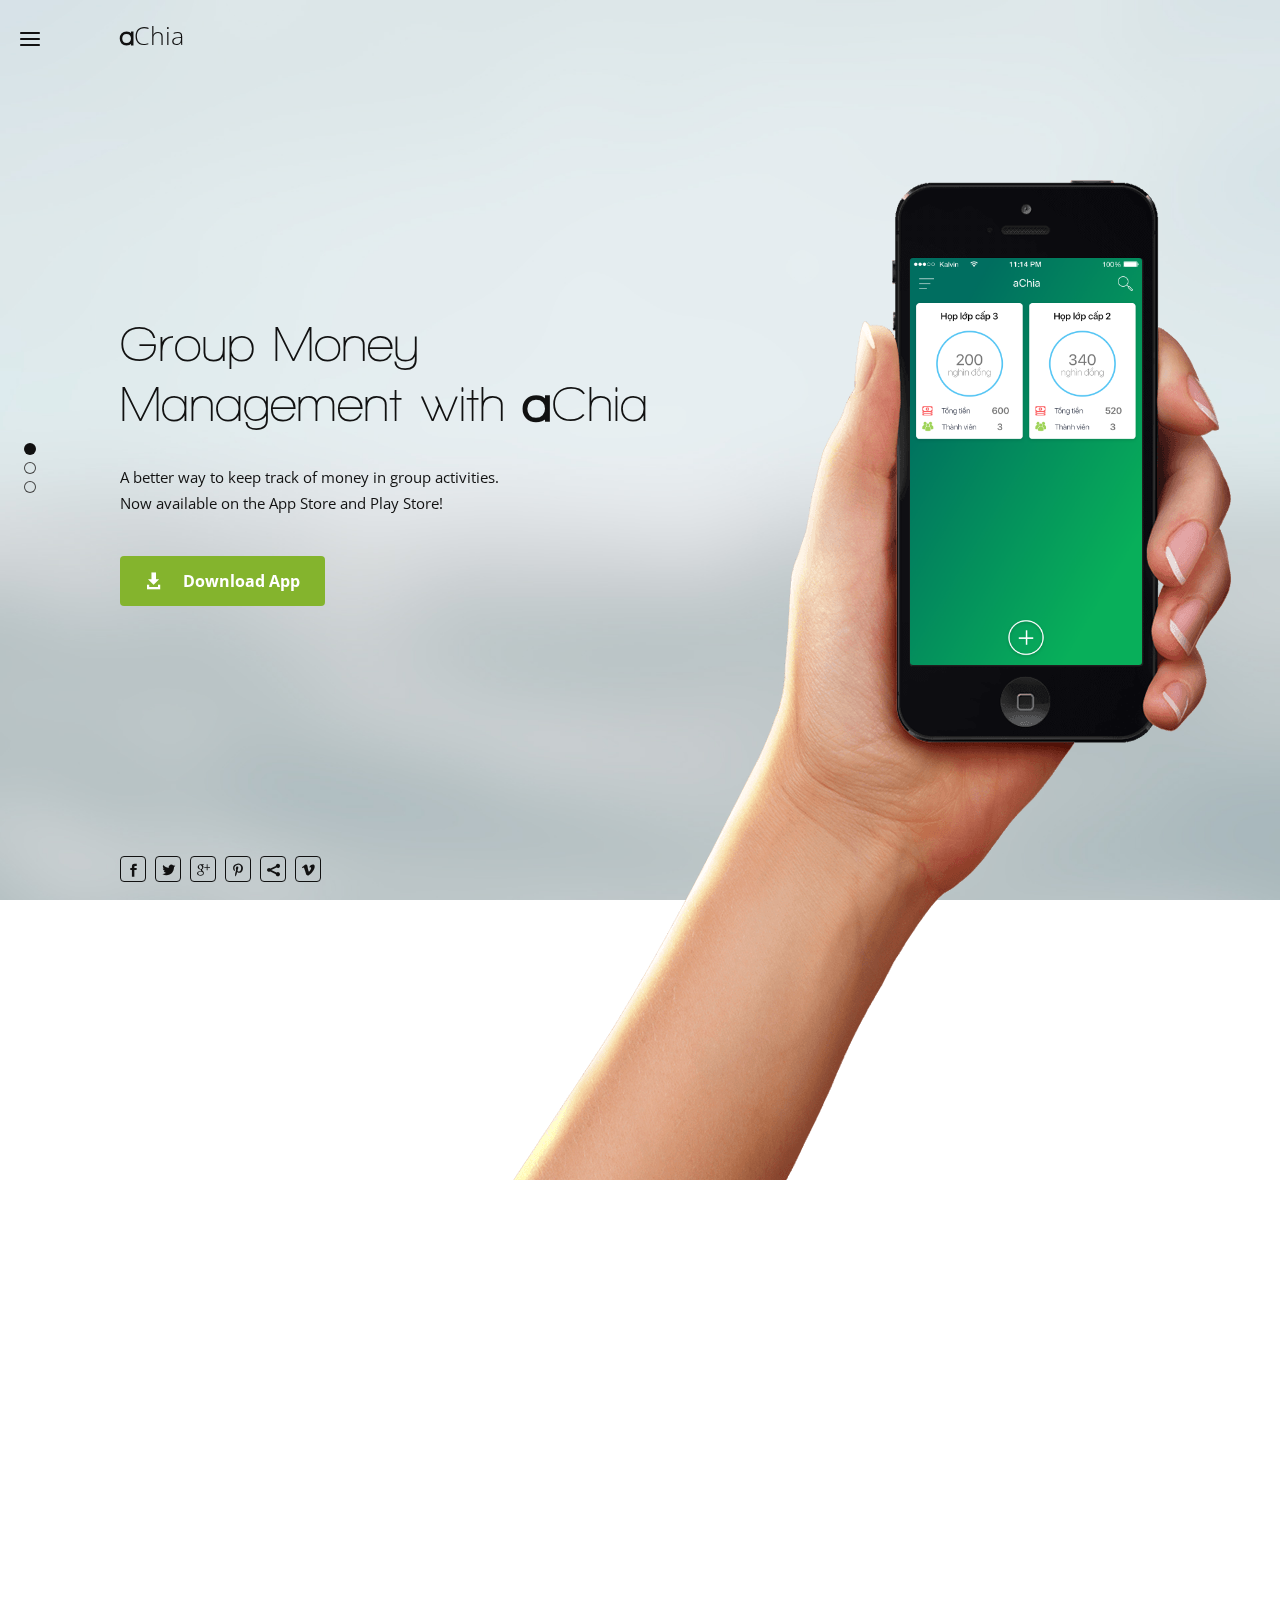
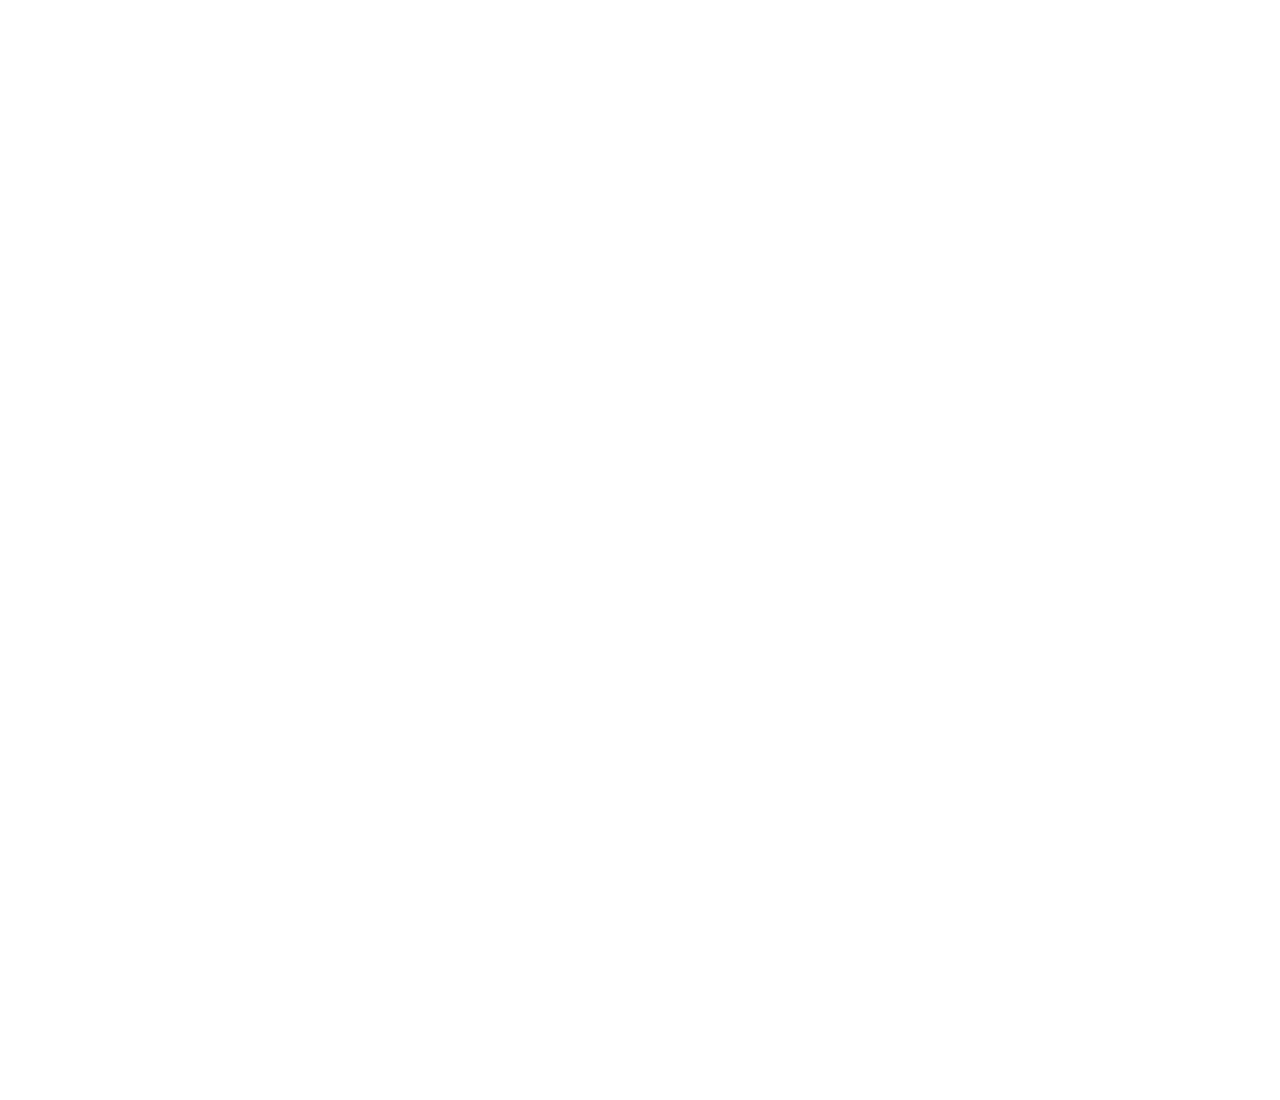
==== index.html @ b63aff73 "initial html" ====
<!DOCTYPE html>
<html lang="en">

<head>
    <meta charset="UTF-8">
    <meta name="author" content="AppotaF6M" />
    <meta name="description" content="aChia - Trip Money Management" />
    <meta name="keywords" content="aChia , Money, Management, Share, Mobile, Android, iOS" />
    <meta name="viewport" content="width=device-width, initial-scale=1, maximum-scale=1">
    <!-- SITE TITLE -->
    <title>aChia - Trip Money Management</title>

    <!-- FAVICON -->
    <link rel="icon" href="images/favicon.ico">

    <!-- WEB FONTS -->
    <link href='http://fonts.googleapis.com/css?family=Open+Sans:100,300,400,600,700' rel='stylesheet' type='text/css'>

    <!-- STYLESHEETS -->
    <link rel="stylesheet" type="text/css" href="css/style.css" />
    <link rel="stylesheet" type="text/css" href="fonts/flaticon.css" />
    <link rel="stylesheet" type="text/css" href="css/responsive.css" />
    <!-- JQUERY -->
    <script src="js/jquery.min.js"></script>
</head>

<body>

    <!-- PRELOADER -->
    <div id="preloader"><img src="images/logo.png" alt=""></div>


    <!-- MAIN NAV -->
    <a id="main-nav" href="#sidr"><span class="flaticon-menu9"></span></a>
    <div id="sidr" class="sidr">

        <!-- MAIN NAV LOGO -->
        <a href="#" id="menu-logo"><img src="images/menu-logo.png" alt=""></a>

        <!-- MAIN NAV LINKS -->
        <ul>
            <li><a href="#Home"><span class="icons flaticon-house3"></span>Home</a>
            </li>
            <li><a href="#Features"><span class="icons flaticon-drawer1"></span>Features</a>
            </li>
            <li><a href="#Download"><span class="icons flaticon-download11"></span>Download</a>
            </li>

        </ul>
        <!-- END MAIN NAV LINKS -->
    </div>
    <!-- END MAIN NAV -->

    <!-- PAGE LOGO -->
    <div class="wrap">
        <div id="logo">
            <a href="#" style="font-size:25px"><strong>a</strong><span style="font-weight:100">Chia</span></a>
        </div>
    </div>
    <!-- END PAGE LOGO -->

    <!-- LANDING PAGE CONTENT -->
    <div id="fullpage">

        <!-- RIGHT HAND & PHONE MOCK-UP IMAGES -->
        <div class="wrap">
            <div class="section-image">
                <!-- Home IMAGE --><img src="images/screens/Home.png" style="width:232px;height:407px;" alt="Home">
                <!-- Features IMAGE --><img src="images/screens/Menu2.png" style="width:232px;height:407px;" alt="Features">
                <!-- Download IMAGE --><img src="images/screens/Analytics.png" style="width:232px;height:407px;" alt="Download">
                <!-- About IMAGE --><img src="http://placehold.it/232x407" alt="About">
                <!-- Video IMAGE --><img src="http://placehold.it/232x407" alt="Video">
                <!-- Clients IMAGE --><img src="http://placehold.it/232x407" alt="Clients">
                <!-- Screenshots IMAGE --><img src="http://placehold.it/232x407" alt="Screenshots">
                <!-- Pricing IMAGE --><img src="http://placehold.it/232x407" alt="Pricing">

                <!-- Contact IMAGE --><img src="http://placehold.it/232x407" alt="Contact">
            </div>
            <div id="hand"></div>
        </div>
        <!-- END RIGHT HAND & PHONE MOCK-UP -->


        <!-- SECTION HOME -->
        <div class="section " id="section0">
            <div class="wrap">
                <div class="box">
                    <!-- SECTION HOME CONTENT -->
                    <h1>Group Money Management with <strong>a</strong>Chia</h1>
                    <p>A better way to keep track of money in group activities.
                        <br> Now available on the App Store and Play Store!</p> <a href="#Download" class="simple-button"><span class="icon flaticon-download7"></span>Download App</a>                    </div>
                <!-- END SECTION HOME CONTENT -->
            </div>
        </div>
        <!-- END SECTION HOME -->

        <!-- SECTION FEATURES -->
        <div class="section " id="section1">
            <div class="wrap">
                <div class="box">
                    <!-- SECTION FEATURES CONTENT -->
                    <h2><strong>Amazing</strong> Features</h2>
                    <p>The main feature of aChia app is to devide fairly money for members in group activies, make sure that
                        they only have to pay what they spent</p>
                    <ul class="features">
                        <li><a class="tooltip" href="#"><span class="icon flaticon-desktop1"></span> Clean Design & UX<span class="tooltip-content"><span class="tooltip-text"><span class="tooltip-inner"><span class="icon flaticon-desktop1"></span>Lorem ipsum dolor sit amet, consectetur adipisicing elitr eiciendis autem aperiam.</span></span></span></a>                            </li>
                        <li><a class="tooltip" href="#"><span class="icon flaticon-small62"></span> Made for Group<span class="tooltip-content"><span class="tooltip-text"><span class="tooltip-inner"><span class="icon flaticon-small62"></span>Lorem ipsum dolor sit amet, consectetur adipisicing elitr eiciendis autem aperiam.</span></span></span></a>                            </li>
                        <li><a class="tooltip" href="#"><span class="icon flaticon-adjust3"></span> Offline Support<span class="tooltip-content"><span class="tooltip-text"><span class="tooltip-inner"><span class="icon flaticon-adjust3"></span>Lorem ipsum dolor sit amet, consectetur adipisicing elitr eiciendis autem aperiam.</span></span></span></a>                            </li>
                    </ul>
                    <ul class="features">
                        <li><a class="tooltip" href="#"><span class="icon flaticon-interface19"></span> Well Documented<span class="tooltip-content"><span class="tooltip-text"><span class="tooltip-inner"><span class="icon flaticon-interface19"></span>Lorem ipsum dolor sit amet, consectetur adipisicing elitr eiciendis autem aperiam.</span></span></span></a>                            </li>
                        <li><a class="tooltip" href="#"><span class="icon flaticon-outlined3"></span> Instant Calculate<span class="tooltip-content"><span class="tooltip-text"><span class="tooltip-inner"><span class="icon flaticon-outlined3"></span>Lorem ipsum dolor sit amet, consectetur adipisicing elitr eiciendis autem aperiam.</span></span></span></a>                            </li>
                        <li><a class="tooltip" href="#"><span class="icon flaticon-lightbulb"></span> Share & Invite<span class="tooltip-content"><span class="tooltip-text"><span class="tooltip-inner"><span class="icon flaticon-lightbulb"></span>Lorem ipsum dolor sit amet, consectetur adipisicing elitr eiciendis autem aperiam.</span></span></span></a>                            </li>
                    </ul>
                    <!-- END SECTION FEATURES CONTENT -->
                </div>
            </div>
        </div>
        <!-- END SECTION FEATURES -->

        <!-- SECTION DOWNLOAD -->
        <div class="section" id="section7" data-anchor="Download">
            <div class="wrap">
                <div class="box">
                    <!-- SECTION DOWNLOAD CONTENT-->
                    <h2><strong>Download</strong> the app</h2>
                    <p>Now available on the App Store and Play Store!</p>

                    <!-- DOWNLOAD APPSTORE-->
                    <a href="#" class="simple-button appstore-button"><span class="icon appstore"></span>App Store</a>
                    <!-- DOWNLOAD PLAYSTORE-->
                    <a href="#" class="simple-button playstore-button"><span class="icon playstore"></span>Play Store</a>

                    <!-- END SECTION DOWNLOAD -->
                </div>
            </div>
        </div>
        <!-- END SECTION DOWNLOAD -->


        <!-- SOCIAL ICONS -->
        <div class="wrap">
            <div id="social-icons">
                <ul>
                    <li><a href=""><i class="flaticon-facebook6"></i></a> </li>
                    <li><a href=""><i class="flaticon-social19"></i></a> </li>
                    <li><a href=""><i class="flaticon-google16"></i></a> </li>
                    <li><a href=""><i class="flaticon-social40"></i></a> </li>
                    <li><a href=""><i class="flaticon-social7"></i></a> </li>
                    <li><a href=""><i class="flaticon-logo3"></i></a> </li>
                </ul>
            </div>
        </div>
        <!-- END SOCIAL ICONS -->


        <!-- SCRIPTS -->
        <script src="js/jquery.easings.min.js"></script>
        <script src="js/jquery.fullPage.js"></script>
        <script src="js/cbpFWTabs.js"></script>
        <script src="js/jquery.sidr.min.js"></script>
        <script src="js/scripts.js"></script>
        <!--<script type="text/javascript" src="js/video.js"></script> -->

</body>

</html>
---- css/style.css ----
/* =======================================================================
aChia - Trip Money Management 
======================================================================= */

/*
1. GLOBAL STYLES
2. TYPOGRAPHY
     2.1 FONTS
     2.2 HEADINGS
3. LAYOUT
     3.1 SECTIONS
     3.2 PRELOADER
     3.3 LOGO
     3.4 SOCIAL ICONS
     3.5 RIGHT MOCKUP
4. MENU
     4.1 SIDE MAIN MENU
     4.2 NAV BULLETS
5. ELEMENTS
     5.1 TABS
     5.2 CAROUSEL
     5.3 BUTTONS
     5.4 TOOLTIP
     5.5 ICONS
6. SECTIONS
     6.1 FEATURES
     6.2 CLIENTS
     6.3 VIDEO
     6.4 SCREENSHOTS
     6.5 PRICING
     6.6 CONTACT
*/

/* --------------------------------------
GLOBAL STYLES
-----------------------------------------*/

html,
body {
  margin: 0;
  height: 100%;
  padding: 0;
  overflow: hidden;
}
a {
  color: #111;
  text-decoration: none;
}
strong {
  font-family: 'walkway_ultraboldregular';
}
body {
  background: url(../images/bg.jpg);
  background-size: cover;
  color: #111;
  font-family: Open Sans;
}
ul {
  list-style-type: none;
  padding: 0;
}

/*---------------------------------------
   TYPOGRAPHY                
-----------------------------------------*/

/* FONTS */

@font-face {
  font-family: 'walkway_semiboldregular';
  src: url('../fonts/Walkway_SemiBold-webfont.eot');
  src: url('../fonts/Walkway_SemiBold-webfont.eot?#iefix')
      format('embedded-opentype'),
    url('../fonts/Walkway_SemiBold-webfont.woff') format('woff'),
    url('../fonts/Walkway_SemiBold-webfont.ttf') format('truetype'),
    url('../fonts/Walkway_SemiBold-webfont.svg#walkway_semiboldregular')
      format('svg');
  font-weight: normal;
  font-style: normal;
}
@font-face {
  font-family: 'walkway_ultraboldregular';
  src: url('../fonts/Walkway_UltraBold-webfont.eot');
  src: url('../fonts/Walkway_UltraBold-webfont.eot?#iefix')
      format('embedded-opentype'),
    url('../fonts/Walkway_UltraBold-webfont.woff') format('woff'),
    url('../fonts/Walkway_UltraBold-webfont.ttf') format('truetype'),
    url('../fonts/Walkway_UltraBold-webfont.svg#walkway_ultraboldregular')
      format('svg');
  font-weight: normal;
  font-style: normal;
}

/* HEADINGS */

h1,
h2,
h3 {
  color: #111;
  margin-bottom: 30px;
  font-size: 50px;
  font-weight: normal;
  font-family: 'walkway_semiboldregular';
  line-height: 1.2;
  margin-top: 20px;
}
h4,
h5,
h6 {
  font-weight: 400;
}

/*---------------------------------------
   LAYOUT          
-----------------------------------------*/

/*SECTIONS*/

.fp-section {
  position: relative;
  -webkit-box-sizing: border-box;
  -moz-box-sizing: border-box;
  box-sizing: border-box;
}
.fp-slide {
  float: left;
}
.fp-slide,
.fp-slidesContainer {
  height: 100%;
  display: block;
}
.fp-slides {
  z-index: 1;
  height: 100%;
  overflow: hidden;
  position: relative;
  -webkit-transition: all 0.3s ease-out; /* Safari<=6 Android<=4.3 */
  transition: all 0.3s ease-out;
}
.fp-section.fp-table,
.fp-slide.fp-table {
  display: table;
  width: 100%;
}
.fp-tableCell {
  display: table-cell;
  vertical-align: middle;
  width: 100%;
  height: 100%;
}
.wrap {
  width: 1040px;
  margin-left: auto;
  margin-right: auto;
  position: relative;
  box-sizing: border-box;
}
.wrap .box,
.wrap {
  -webkit-transition: 0.5s;
  -o-transition: 0.5s;
  transition: 0.5s;
}
.box {
  font-family: Open Sans;
  text-align: left;
  line-height: 26px;
  font-weight: 400;
  font-style: normal;
  color: #111;
  font-size: 15px;
  width: 51%;
}
.box p {
  margin: 15px 0;
}
.overlay {
  background: #111;
  opacity: 0.6;
  position: fixed;
  width: 100%;
  height: 100%;
}

/*preloader*/

#preloader {
  position: fixed;
  z-index: 1000;
  width: 100%;
  height: 100%;
  background: #fff;
}
#preloader img {
  position: absolute;
  top: 45%;
  left: 50%;
  margin-left: -90px;
}

/*Logo   */

#logo {
  position: fixed;
  top: 2%;
}

/*Social Icons*/

#social-icons {
  position: fixed;
  bottom: 2%;
}
#social-icons ul {
  padding: 0;
  margin: 0;
  list-style-type: none;
}
#social-icons li {
  list-style-type: none;
  display: inline-block;
  margin-right: 5px;
}
#social-icons a {
  font-size: 28px;
  color: #111;
  text-decoration: none;
  -webkit-transition: 0.3s;
  -o-transition: 0.3s;
  transition: 0.3s;
}
#social-icons a i {
  font-style: normal;
  font-weight: normal;
  opacity: 1;
  display: block;
  font-variant: normal;
  font-size: 13px;
  border: 1px solid #111;
  border-radius: 4px;
  width: 24px;
  height: 24px;
  text-align: center;
  line-height: 27px;
  text-transform: none;
  -webkit-font-smoothing: antialiased;
  -webkit-transition: 0.3s;
  -o-transition: 0.3s;
  transition: 0.3s;
}
#social-icons a:hover i {
  border: 1px solid #84b42d;
  color: #84b42d;
}

/*Right side mockup*/

#hand {
  background: url(../images/hand-mockup.png) top no-repeat;
  width: 800px;
  height: 1000px;
  background-size: 100%;
  position: fixed;
  margin-left: -209px;
  top: 50%;
  margin-top: -270px;
  left: 50%;
}

/*---------------------------------------
   MENUS          
-----------------------------------------*/

/*side main menu*/

#main-nav {
  position: fixed;
  z-index: 100;
  top: 2%;
  left: 14px;
  font-size: 32px;
  font-weight: 300;
}
#main-nav span {
  -webkit-transition: 0.3s;
  -o-transition: 0.3s;
  transition: 0.3s;
}
#main-nav:hover span {
  color: #fff;
}
#menu-logo img {
  display: block;
  margin: 30px auto 35px auto;
}
.sidr {
  display: none;
  position: absolute;
  position: fixed;
  top: 0;
  height: 100%;
  z-index: 999999;
  width: 240px;
  overflow-x: none;
  overflow-y: auto;
  font-family: "lucida grande", tahoma, verdana, arial, sans-serif;
  font-size: 15px;
  background: #84b42d;
}
.sidr.right {
  left: auto;
  right: -260px;
}
.sidr.left {
  left: -260px;
  right: auto;
}
.sidr ul {
  display: block;
  margin: 0 0 15px;
  padding: 0;
}
.sidr ul li {
  display: block;
  margin: 0;
  line-height: 45px;
  border: none;
  -webkit-transition: 0.3s;
  -o-transition: 0.3s;
  transition: 0.3s;
}
.sidr ul li:hover,
.sidr ul li.active,
.sidr ul li.sidr-class-active {
  border-top: none;
  background: #84b42d;
}
.sidr ul li:hover > a,
.sidr ul li:hover > span,
.sidr ul li.active > a,
.sidr ul li.active > span,
.sidr ul li.sidr-class-active > a,
.sidr ul li.sidr-class-active > span {
  background: #91c72e;
}
.sidr ul li a,
.sidr ul li span {
  padding: 0 25px;
  display: block;
  text-decoration: none;
  color: #fff;
  font-family: Open Sans;
  font-size: 13px;
  text-transform: uppercase;
  font-weight: 700;
  -webkit-transition: 0.3s;
  -o-transition: 0.3s;
  transition: 0.3s;
}
.sidr ul li a span {
  display: inline-block;
  padding-left: 0;
  font-weight: 300;
  font-size: 14px;
}
.sidr-open .wrap {
  width: 1200px;
}
.sidr-open .fp-slidesNav {
  margin-left: -602px !important;
}
.sidr-open .wrap .box {
  width: 40%;
}
.sidr-open #main-nav {
  left: 274px;
}

/*navigation bullets*/

#fp-nav {
  position: fixed;
  z-index: 100;
  margin-top: -32px;
  top: 52%;
  opacity: 1;
}
#fp-nav.left {
  left: 17px;
}
#fp-nav span,
.fp-slidesNav span {
  border-color: #aaa;
}
#fp-nav li .active span,
.fp-slidesNav .active span {
  background: #fff;
}
.fp-slidesNav {
  position: absolute;
  z-index: 4;
  margin-left: -523px !important;
  text-align: left;
  left: 50%;
  opacity: 1;
  top: 50%;
  margin-top: 140px;
}
.fp-slidesNav.top {
  top: 17px;
}
#fp-nav ul,
.fp-slidesNav ul {
  margin: 0;
  padding: 0;
}
#fp-nav li,
.fp-slidesNav li {
  display: block;
  width: 12px;
  height: 12px;
  margin: 7px;
  position: relative;
}
.fp-slidesNav li {
  display: inline-block;
  margin: 3px;
}
.fp-slidesNav li a,
#fp-nav li a {
  top: 0;
  left: 0;
  width: 100%;
  height: 100%;
  outline: none;
  border-radius: 50%;
  background-color: #fff;
  background-color: rgba(255, 255, 255, 0.3);
  text-indent: -999em;
  cursor: pointer;
  position: absolute;
}
.fp-slidesNav li a,
#fp-nav li a {
  background-color: transparent;
  box-shadow: inset 0 0 0 1px rgb(69, 69, 69);
  -webkit-transition: box-shadow 0.3s ease;
  transition: box-shadow 0.3s ease;
}
.fp-slidesNav li a:hover,
.fp-slidesNav li a:focus,
#fp-nav li a:hover,
#fp-nav li a:focus {
  box-shadow: inset 0 0 0 2px rgba(255, 255, 255, 0.6);
}
.fp-slidesNav li a.active,
#fp-nav li a.active {
  box-shadow: inset 0 0 0 8px #111;
}

/*---------------------------------------
   ELEMENTS          
-----------------------------------------*/

/*tabs*/

.tabs-style-linemove nav {
  background: rgba(255, 255, 255, 0.3);
  overflow: hidden;
  border-radius: 4px;
}
.tabs-style-linemove nav li:last-child::before {
  position: absolute;
  bottom: 0;
  left: 0;
  width: 100%;
  height: 4px;
  background: #84b42d;
  content: '';
  -webkit-transition: -webkit-transform 0.3s;
  transition: transform 0.3s;
}
.tabs-style-linemove nav li:first-child.tab-current ~ li:last-child::before {
  -webkit-transform: translate3d(-400%, 0, 0);
  transform: translate3d(-400%, 0, 0);
}
.tabs-style-linemove nav li:nth-child(1).tab-current ~ li:last-child::before {
  -webkit-transform: translate3d(-300%, 0, 0);
  transform: translate3d(-300%, 0, 0);
}
.tabs-style-linemove nav li:nth-child(2).tab-current ~ li:last-child::before {
  -webkit-transform: translate3d(-200%, 0, 0);
  transform: translate3d(-200%, 0, 0);
}
.tabs-style-linemove nav li:nth-child(3).tab-current ~ li:last-child::before {
  -webkit-transform: translate3d(-100%, 0, 0);
  transform: translate3d(-100%, 0, 0);
}
.tabs-style-linemove nav a {
  padding: 20px 0;
  color: #111;
  line-height: 1;
  -webkit-transition: color 0.3s, -webkit-transform 0.3s;
  transition: color 0.3s, transform 0.3s;
}
.tabs {
  position: relative;
  overflow: hidden;
  margin: 0 auto;
  width: 100%;
  min-height: 270px;
}
.tabs nav {
  text-align: center;
}
.tabs nav ul {
  position: relative;
  display: -ms-flexbox;
  display: -webkit-flex;
  display: -moz-flex;
  display: -ms-flex;
  display: flex;
  margin: 0 auto;
  padding: 0;
  max-width: 1200px;
  list-style: none;
  -ms-box-orient: horizontal;
  -ms-box-pack: center;
  -webkit-flex-flow: row wrap;
  -moz-flex-flow: row wrap;
  -ms-flex-flow: row wrap;
  flex-flow: row wrap;
  -webkit-justify-content: center;
  -moz-justify-content: center;
  -ms-justify-content: center;
  justify-content: center;
}
.tabs nav ul li {
  position: relative;
  z-index: 1;
  display: block;
  margin: 0;
  text-align: center;
  -webkit-flex: 1;
  -moz-flex: 1;
  -ms-flex: 1;
  flex: 1;
}
.tabs nav a {
  position: relative;
  display: block;
  overflow: hidden;
  text-overflow: ellipsis;
  white-space: nowrap;
  line-height: 1;
}
.tabs nav a span {
  vertical-align: middle;
}
.tabs nav a:focus {
  outline: none;
}
.content-wrap {
  position: relative;
}
.content-wrap section {
  display: none;
  margin: 0 auto;
  padding: 15px 0 0 0;
}
.content-wrap section.content-current {
  display: block;
}

/*carousel*/

.fp-slidesContainer {
  float: left;
  position: relative;
}
.fp-controlArrow {
  position: absolute;
  z-index: 4;
  top: 50%;
  cursor: pointer;
  width: 0;
  height: 0;
  border-style: solid;
  margin-top: -38px;
}
.fp-controlArrow.fp-prev {
  left: -70px;
  width: 40px;
  height: 74px;
  border: none;
  display: block;
  background: url(../images//bg_direction_nav.png) no-repeat 0 0;
  cursor: pointer;
  opacity: 0.6;
  -webkit-transition: 0.3s;
  -o-transition: 0.3s;
  transition: 0.3s;
}
.fp-controlArrow.fp-next {
  right: -70px;
  width: 40px;
  height: 74px;
  border: none;
  display: block;
  background: url(../images//bg_direction_nav.png) no-repeat 0 0;
  cursor: pointer;
  opacity: 0.6;
  background-position: 100% 0;
  -webkit-transition: 0.3s;
  -o-transition: 0.3s;
  transition: 0.3s;
}
.fp-controlArrow.fp-prev:hover,
.fp-controlArrow.fp-next:hover {
  opacity: 1;
}

/*buttons*/

.appstore {
  background: url(../images/appstore.png);
  height: 21px;
  width: 17px;
  margin-top: 2px;
  float: left;
}
.appstore-button:hover .appstore {
  background: url(../images/appstore2.png);
}
.playstore {
  background: url(../images/playstore.png);
  height: 20px;
  width: 17px;
  margin-top: 2px;
  float: left;
}
.playstore-button:hover .playstore {
  background: url(../images/playstore2.png);
}
.simple-button {
  font-size: 16px;
  font-weight: 700;
  border-radius: 4px;
  color: #ffffff;
  min-width: 130px;
  margin-right: 10px;
  text-decoration: none;
  padding: 12px 25px;
  margin-top: 25px;
  float: left;
  -webkit-transition: 0.3s;
  -o-transition: 0.3s;
  transition: 0.3s;
  background: #84b42d;
}
.simple-button:hover {
  color: #333;
  background: #fff;
}

/*tooltip*/

.tooltip {
  position: relative;
}
.tooltip::after {
  content: '';
  position: absolute;
  width: 100%;
  height: 20px;
  bottom: 100%;
  left: 50%;
  pointer-events: none;
  -webkit-transform: translateX(-50%);
  transform: translateX(-50%);
}
.tooltip:hover::after {
  pointer-events: auto;
}
.tooltip-content {
  position: absolute;
  z-index: 9999;
  width: 335px;
  left: 50%;
  bottom: 100%;
  color: #111;
  background: transparent;
  opacity: 0;
  margin: 0 0 20px -167px;
  cursor: default;
  pointer-events: none;
  -webkit-font-smoothing: antialiased;
  -webkit-transition: opacity 0.3s 0.3s;
  transition: opacity 0.3s 0.3s;
}
.tooltip:hover .tooltip-content {
  opacity: 1;
  pointer-events: auto;
  -webkit-transition-delay: 0s;
  transition-delay: 0s;
}
.tooltip-content span {
  display: block;
}
.tooltip-text {
  border-bottom: 10px solid #84b42d;
  overflow: hidden;
  -webkit-transform: scale3d(0, 1, 1);
  transform: scale3d(0, 1, 1);
  -webkit-transition: -webkit-transform 0.3s 0.3s;
  transition: transform 0.3s 0.3s;
}
.tooltip:hover .tooltip-text {
  -webkit-transition-delay: 0s;
  transition-delay: 0s;
  -webkit-transform: scale3d(1, 1, 1);
  transform: scale3d(1, 1, 1);
}
.tooltip-inner {
  background: rgba(255, 255, 255, 0.85);
  padding: 30px;
  min-height: 80px;
  -webkit-transform: translate3d(0, 100%, 0);
  transform: translate3d(0, 100%, 0);
  webkit-transition: -webkit-transform 0.3s;
  transition: transform 0.3s;
}
.tooltip:hover .tooltip-inner {
  -webkit-transition-delay: 0.3s;
  transition-delay: 0.3s;
  -webkit-transform: translate3d(0, 0, 0);
  transform: translate3d(0, 0, 0);
}
.tooltip a {
  color: #111;
  font-weight: bold;
}
.tooltip a:hover {
  color: #84b42d;
}
.tooltip-content::after {
  content: '';
  bottom: -20px;
  left: 50%;
  border: solid transparent;
  height: 0;
  width: 0;
  position: absolute;
  pointer-events: none;
  border-color: transparent;
  border-top-color: #84b42d;
  border-width: 10px;
  margin-left: -10px;
}
.tooltip-inner .icon {
  float: left;
  display: block;
  color: #ddd;
  font-size: 40px;
  color: #84b42d;
  height: 80px;
  margin-right: 30px;
  line-height: 80px;
}

/*icons*/

.icon {
  font-weight: normal;
  line-height: 20px;
  margin-right: 5px;
}
.clients-content .icon,
.tabs .icon,
.features .icon {
  color: #84b42d;
}
.simple-button .icon {
  margin-right: 20px;
  font-size: 18px;
}

/* --------------------------------------
SECTIONS
-----------------------------------------*/

/*Features*/

.features {
  margin-top: 10px;
  float: left;
  margin-right: 50px;
  margin-bottom: 0;
}
.features li {
  margin-bottom: 10px;
}

/*Clients feedbacks*/

.clients-content {
  position: relative;
}
.clients-content .fp-controlArrow {
  display: none;
}
.clients-content .fp-tableCell {
  height: 100% !important;
}
.client-stars {
  float: right;
}
.clients-content p {
  margin-top: 0;
}

/* Video Presentation*/

.video-presentation {
  width: 100%;
  margin-top: 30px;
}
.video-presentation iframe {
  border: none;
}

/*Screenshots*/

.screenshots-wrapper,
.section-image {
  position: fixed;
  left: 50%;
  top: 50%;
  overflow: hidden;
  z-index: 10;
  margin-top: -192px;
  width: 232px;
  height: 407px;
  margin-left: 270px;
  border-radius: 3px;
}
.screenshots-wrapper img,
.section-image img {
  width: 100%;
  display: block;
  max-height: 407px;
}
.screenshots-wrapper {
  -webkit-transition: 0.9s;
  -o-transition: 0.9s;
  transition: 0.9s;
  opacity: 0;
}
.active .screenshots-wrapper {
  opacity: 1;
  overflow: visible;
}
.screenshots-wrapper .fp-tableCell {
  height: 100% !important;
}
.active .section-image img {
  opacity: 1;
}

/*Pricing*/

.pricing-button {
  padding: 20px 0;
  box-sizing: border-box;
  -webkit-transition: 0.3s;
  -o-transition: 0.3s;
  transition: 0.3s;
  background: rgba(255, 255, 255, 0.2);
  font-weight: 700;
}
.price-table {
  background: rgba(255, 255, 255, 0.3);
  border-radius: 4px;
  text-align: center;
  width: 31%;
  margin-right: 2%;
  float: left;
  overflow: hidden;
}
.popular {
  color: #fff;
  padding: 30px 0;
}
.popular .icon {
  color: #fff;
}
.package {
  padding: 20px 0;
  margin: 0;
  background: rgba(255, 255, 255, 0.2);
  margin-bottom: 20px;
  font-size: 15px;
  font-size: 22px;
  font-family: 'walkway_semiboldregular';
  box-sizing: border-box;
  -webkit-transition: 0.3s;
  -o-transition: 0.3s;
  transition: 0.3s;
}
.popular .price {
  background-color: rgba(255, 255, 255, 0.2) !important;
}
.dollar {
  font-size: 21px;
}
.amount {
  font-size: 28px;
  line-height: 32px;
}
.specifications {
  list-style: none;
  text-align: left;
  margin: 15px 20px;
}
.sidr-open .specifications {
  margin: 15px 10px;
}
.specifications li {
  padding: 3px;
}
.specifications .icon {
  padding-right: 10px;
  color: #84b42d;
}
.normal .btn-line {
  width: 150px;
}
.popular .btn-line {
  color: #fff !important;
  border-color: #fff !important;
}
.price-table:hover .pricing-button,
.price-table:hover .package {
  background: #84b42d;
}

.price-table .pricing-button a {
  color: #84b42d;
}
.price-table:hover .pricing-button a {
  color: #fff;
}
.price-table:hover .package {
  color: #fff;
}

/*Contact*/

#contact-form {
  float: left;
  margin-top: 30px;
  width: 100%;
}
#contact-form input::-webkit-input-placeholder {
  color: #111;
}
#contact-form input::-moz-placeholder {
  color: #111;
  opacity: 1;
}
#contact-form input:-moz-placeholder {
  color: #111;
  opacity: 1;
}
#contact-form textarea::-webkit-input-placeholder {
  color: #111;
}
#contact-form textarea::-moz-placeholder {
  color: #111;
  opacity: 1;
}
#contact-form textarea:-moz-placeholder {
  color: #111;
  opacity: 1;
}
#contact-form textarea,
#contact-form input {
  outline: none;
  background: none;
  float: left;
  color: #111;
  width: 47%;
  box-sizing: border-box;
  border-radius: 4px;
  font-family: Open Sans;
  border: none;
  font-weight: 400;
  font-size: 13px;
  margin-right: 3%;
  padding: 10px;
  background: rgba(255, 255, 255, 0.3);
  margin-bottom: 10px;
  -webkit-transition: 0.3s;
  -o-transition: 0.3s;
  transition: 0.3s;
}
#contact-form textarea:focus,
#contact-form input:focus {
  background: #84b42d;
  color: #fff;
}
#contact-form textarea {
  width: 97%;
  resize: none;
  height: 70px;
  margin-bottom: 0;
}

#submit {
  font-weight: 700;
  border-radius: 4px;
  color: #ffffff;
  border: none;
  min-width: 120px;
  font-size: 15px;
  margin-right: 10px;
  text-decoration: none;
  outline: none;
  padding: 10px 20px;
  cursor: pointer;
  margin-top: 10px;
  margin-bottom: 10px;
  -webkit-transition: 0.3s;
  -o-transition: 0.3s;
  transition: 0.3s;
  background: #84b42d;
}

#submit:hover {
  background: #fff;
  color: #111;
}
---- fonts/flaticon.css ----
@font-face {
	font-family: "Flaticon";
	src: url("flaticon.eot");
	src: url("flaticon.eot#iefix") format("embedded-opentype"),
	url("flaticon.woff") format("woff"),
	url("flaticon.ttf") format("truetype"),
	url("flaticon.svg") format("svg");
	font-weight: normal;
	font-style: normal;
}
[class^="flaticon-"]:before, [class*=" flaticon-"]:before,
[class^="flaticon-"]:after, [class*=" flaticon-"]:after {   
	font-family: Flaticon;

}.flaticon-2x2:before {
	content: "\e000";
}
.flaticon-3x3:before {
	content: "\e001";
}
.flaticon-adjust2:before {
	content: "\e002";
}
.flaticon-adjust3:before {
	content: "\e003";
}
.flaticon-archive5:before {
	content: "\e004";
}
.flaticon-arrow100:before {
	content: "\e005";
}
.flaticon-arrow103:before {
	content: "\e006";
}
.flaticon-arrow105:before {
	content: "\e007";
}
.flaticon-arrow106:before {
	content: "\e008";
}
.flaticon-arrow61:before {
	content: "\e009";
}
.flaticon-arrow68:before {
	content: "\e00a";
}
.flaticon-arrow69:before {
	content: "\e00b";
}
.flaticon-arrow70:before {
	content: "\e00c";
}
.flaticon-arrow71:before {
	content: "\e00d";
}
.flaticon-arrow72:before {
	content: "\e00e";
}
.flaticon-arrow74:before {
	content: "\e00f";
}
.flaticon-arrow75:before {
	content: "\e010";
}
.flaticon-arrow76:before {
	content: "\e011";
}
.flaticon-arrow83:before {
	content: "\e012";
}
.flaticon-arrow84:before {
	content: "\e013";
}
.flaticon-arrow85:before {
	content: "\e014";
}
.flaticon-arrow86:before {
	content: "\e015";
}
.flaticon-arrow87:before {
	content: "\e016";
}
.flaticon-arrow88:before {
	content: "\e017";
}
.flaticon-arrow89:before {
	content: "\e018";
}
.flaticon-arrow90:before {
	content: "\e019";
}
.flaticon-arrow91:before {
	content: "\e01a";
}
.flaticon-arrow93:before {
	content: "\e01b";
}
.flaticon-arrow94:before {
	content: "\e01c";
}
.flaticon-arrow96:before {
	content: "\e01d";
}
.flaticon-arrow97:before {
	content: "\e01e";
}
.flaticon-arrow98:before {
	content: "\e01f";
}
.flaticon-arrow99:before {
	content: "\e020";
}
.flaticon-arrows6:before {
	content: "\e021";
}
.flaticon-black33:before {
	content: "\e022";
}
.flaticon-black64:before {
	content: "\e023";
}
.flaticon-black66:before {
	content: "\e024";
}
.flaticon-black67:before {
	content: "\e025";
}
.flaticon-black70:before {
	content: "\e026";
}
.flaticon-black73:before {
	content: "\e027";
}
.flaticon-blocked:before {
	content: "\e028";
}
.flaticon-blogger1:before {
	content: "\e029";
}
.flaticon-blogger2:before {
	content: "\e02a";
}
.flaticon-book23:before {
	content: "\e02b";
}
.flaticon-box9:before {
	content: "\e02c";
}
.flaticon-camera19:before {
	content: "\e02d";
}
.flaticon-chat3:before {
	content: "\e02e";
}
.flaticon-check2:before {
	content: "\e02f";
}
.flaticon-chevron9:before {
	content: "\e030";
}
.flaticon-circle10:before {
	content: "\e031";
}
.flaticon-circle11:before {
	content: "\e032";
}
.flaticon-circle8:before {
	content: "\e033";
}
.flaticon-circular3:before {
	content: "\e034";
}
.flaticon-circular4:before {
	content: "\e035";
}
.flaticon-circular6:before {
	content: "\e036";
}
.flaticon-circular7:before {
	content: "\e037";
}
.flaticon-circular8:before {
	content: "\e038";
}
.flaticon-circular9:before {
	content: "\e039";
}
.flaticon-close11:before {
	content: "\e03a";
}
.flaticon-close9:before {
	content: "\e03b";
}
.flaticon-cloud26:before {
	content: "\e03c";
}
.flaticon-cogs:before {
	content: "\e03d";
}
.flaticon-comment2:before {
	content: "\e03e";
}
.flaticon-compass8:before {
	content: "\e03f";
}
.flaticon-condense:before {
	content: "\e040";
}
.flaticon-condensing:before {
	content: "\e041";
}
.flaticon-cone1:before {
	content: "\e042";
}
.flaticon-cone2:before {
	content: "\e043";
}
.flaticon-contacts1:before {
	content: "\e044";
}
.flaticon-cross8:before {
	content: "\e045";
}
.flaticon-cursor7:before {
	content: "\e046";
}
.flaticon-dark9:before {
	content: "\e047";
}
.flaticon-delicious1:before {
	content: "\e048";
}
.flaticon-desktop1:before {
	content: "\e049";
}
.flaticon-document9:before {
	content: "\e04a";
}
.flaticon-documents2:before {
	content: "\e04b";
}
.flaticon-documents:before {
	content: "\e04c";
}
.flaticon-double4:before {
	content: "\e04d";
}
.flaticon-double5:before {
	content: "\e04e";
}
.flaticon-double7:before {
	content: "\e04f";
}
.flaticon-down10:before {
	content: "\e050";
}
.flaticon-down11:before {
	content: "\e051";
}
.flaticon-down4:before {
	content: "\e052";
}
.flaticon-download11:before {
	content: "\e053";
}
.flaticon-download7:before {
	content: "\e054";
}
.flaticon-drawer1:before {
	content: "\e055";
}
.flaticon-dribble:before {
	content: "\e056";
}
.flaticon-earphones1:before {
	content: "\e057";
}
.flaticon-empty10:before {
	content: "\e058";
}
.flaticon-error2:before {
	content: "\e059";
}
.flaticon-error3:before {
	content: "\e05a";
}
.flaticon-error4:before {
	content: "\e05b";
}
.flaticon-error5:before {
	content: "\e05c";
}
.flaticon-error6:before {
	content: "\e05d";
}
.flaticon-exclamation1:before {
	content: "\e05e";
}
.flaticon-expand9:before {
	content: "\e05f";
}
.flaticon-facebook6:before {
	content: "\e060";
}
.flaticon-facebook7:before {
	content: "\e061";
}
.flaticon-film9:before {
	content: "\e062";
}
.flaticon-fivepointed:before {
	content: "\e063";
}
.flaticon-flickr1:before {
	content: "\e064";
}
.flaticon-flickr4:before {
	content: "\e065";
}
.flaticon-folder22:before {
	content: "\e066";
}
.flaticon-full9:before {
	content: "\e067";
}
.flaticon-genius:before {
	content: "\e068";
}
.flaticon-google15:before {
	content: "\e069";
}
.flaticon-google16:before {
	content: "\e06a";
}
.flaticon-group2:before {
	content: "\e06b";
}
.flaticon-half3:before {
	content: "\e06c";
}
.flaticon-heart19:before {
	content: "\e06d";
}
.flaticon-high7:before {
	content: "\e06e";
}
.flaticon-house3:before {
	content: "\e06f";
}
.flaticon-house4:before {
	content: "\e070";
}
.flaticon-icon2:before {
	content: "\e071";
}
.flaticon-info9:before {
	content: "\e072";
}
.flaticon-interface19:before {
	content: "\e073";
}
.flaticon-key9:before {
	content: "\e074";
}
.flaticon-laptop3:before {
	content: "\e075";
}
.flaticon-left12:before {
	content: "\e076";
}
.flaticon-lightbulb:before {
	content: "\e077";
}
.flaticon-linkedin2:before {
	content: "\e078";
}
.flaticon-linkedin5:before {
	content: "\e079";
}
.flaticon-links1:before {
	content: "\e07a";
}
.flaticon-links2:before {
	content: "\e07b";
}
.flaticon-list14:before {
	content: "\e07c";
}
.flaticon-little10:before {
	content: "\e07d";
}
.flaticon-little11:before {
	content: "\e07e";
}
.flaticon-little12:before {
	content: "\e07f";
}
.flaticon-little13:before {
	content: "\e080";
}
.flaticon-little14:before {
	content: "\e081";
}
.flaticon-little16:before {
	content: "\e082";
}
.flaticon-little17:before {
	content: "\e083";
}
.flaticon-little18:before {
	content: "\e084";
}
.flaticon-little19:before {
	content: "\e085";
}
.flaticon-little20:before {
	content: "\e086";
}
.flaticon-little21:before {
	content: "\e087";
}
.flaticon-little22:before {
	content: "\e088";
}
.flaticon-little23:before {
	content: "\e089";
}
.flaticon-little26:before {
	content: "\e08a";
}
.flaticon-little27:before {
	content: "\e08b";
}
.flaticon-little3:before {
	content: "\e08c";
}
.flaticon-little4:before {
	content: "\e08d";
}
.flaticon-little5:before {
	content: "\e08e";
}
.flaticon-little6:before {
	content: "\e08f";
}
.flaticon-little7:before {
	content: "\e090";
}
.flaticon-little9:before {
	content: "\e091";
}
.flaticon-lock11:before {
	content: "\e092";
}
.flaticon-lock12:before {
	content: "\e093";
}
.flaticon-lock7:before {
	content: "\e094";
}
.flaticon-logo3:before {
	content: "\e095";
}
.flaticon-logo4:before {
	content: "\e096";
}
.flaticon-low6:before {
	content: "\e097";
}
.flaticon-mail9:before {
	content: "\e098";
}
.flaticon-map5:before {
	content: "\e099";
}
.flaticon-map7:before {
	content: "\e09a";
}
.flaticon-menu7:before {
	content: "\e09b";
}
.flaticon-menu8:before {
	content: "\e09c";
}
.flaticon-menu9:before {
	content: "\e09d";
}
.flaticon-microphone9:before {
	content: "\e09e";
}
.flaticon-mic:before {
	content: "\e09f";
}
.flaticon-mini10:before {
	content: "\e0a0";
}
.flaticon-mini11:before {
	content: "\e0a1";
}
.flaticon-mini12:before {
	content: "\e0a2";
}
.flaticon-mini1:before {
	content: "\e0a3";
}
.flaticon-mini2:before {
	content: "\e0a4";
}
.flaticon-mini3:before {
	content: "\e0a5";
}
.flaticon-mini4:before {
	content: "\e0a6";
}
.flaticon-mini5:before {
	content: "\e0a7";
}
.flaticon-mini6:before {
	content: "\e0a8";
}
.flaticon-mini7:before {
	content: "\e0a9";
}
.flaticon-mini8:before {
	content: "\e0aa";
}
.flaticon-mini9:before {
	content: "\e0ab";
}
.flaticon-mini:before {
	content: "\e0ac";
}
.flaticon-minus11:before {
	content: "\e0ad";
}
.flaticon-minus6:before {
	content: "\e0ae";
}
.flaticon-move8:before {
	content: "\e0af";
}
.flaticon-mute2:before {
	content: "\e0b0";
}
.flaticon-mute4:before {
	content: "\e0b1";
}
.flaticon-myspace1:before {
	content: "\e0b2";
}
.flaticon-myspace2:before {
	content: "\e0b3";
}
.flaticon-myspace3:before {
	content: "\e0b4";
}
.flaticon-new6:before {
	content: "\e0b5";
}
.flaticon-outlined3:before {
	content: "\e0b6";
}
.flaticon-outlined4:before {
	content: "\e0b7";
}
.flaticon-paperclip3:before {
	content: "\e0b8";
}
.flaticon-pause5:before {
	content: "\e0b9";
}
.flaticon-pencil10:before {
	content: "\e0ba";
}
.flaticon-pencil12:before {
	content: "\e0bb";
}
.flaticon-pencil9:before {
	content: "\e0bc";
}
.flaticon-picassa2:before {
	content: "\e0bd";
}
.flaticon-picassa:before {
	content: "\e0be";
}
.flaticon-pinterest6:before {
	content: "\e0bf";
}
.flaticon-pinterest8:before {
	content: "\e0c0";
}
.flaticon-plus7:before {
	content: "\e0c1";
}
.flaticon-present1:before {
	content: "\e0c2";
}
.flaticon-profile:before {
	content: "\e0c3";
}
.flaticon-prohibited1:before {
	content: "\e0c4";
}
.flaticon-pushpin1:before {
	content: "\e0c5";
}
.flaticon-question3:before {
	content: "\e0c6";
}
.flaticon-quotations1:before {
	content: "\e0c7";
}
.flaticon-quotations2:before {
	content: "\e0c8";
}
.flaticon-quotations:before {
	content: "\e0c9";
}
.flaticon-refresh7:before {
	content: "\e0ca";
}
.flaticon-right17:before {
	content: "\e0cb";
}
.flaticon-screen:before {
	content: "\e0cc";
}
.flaticon-screwdriver3:before {
	content: "\e0cd";
}
.flaticon-search7:before {
	content: "\e0ce";
}
.flaticon-selected:before {
	content: "\e0cf";
}
.flaticon-share16:before {
	content: "\e0d0";
}
.flaticon-share6:before {
	content: "\e0d1";
}
.flaticon-shopping9:before {
	content: "\e0d2";
}
.flaticon-simple30:before {
	content: "\e0d3";
}
.flaticon-simple31:before {
	content: "\e0d4";
}
.flaticon-single:before {
	content: "\e0d5";
}
.flaticon-small62:before {
	content: "\e0d6";
}
.flaticon-small63:before {
	content: "\e0d7";
}
.flaticon-small64:before {
	content: "\e0d8";
}
.flaticon-small65:before {
	content: "\e0d9";
}
.flaticon-small66:before {
	content: "\e0da";
}
.flaticon-small67:before {
	content: "\e0db";
}
.flaticon-small68:before {
	content: "\e0dc";
}
.flaticon-small69:before {
	content: "\e0dd";
}
.flaticon-small70:before {
	content: "\e0de";
}
.flaticon-small71:before {
	content: "\e0df";
}
.flaticon-small72:before {
	content: "\e0e0";
}
.flaticon-small73:before {
	content: "\e0e1";
}
.flaticon-small74:before {
	content: "\e0e2";
}
.flaticon-small75:before {
	content: "\e0e3";
}
.flaticon-small77:before {
	content: "\e0e4";
}
.flaticon-social10:before {
	content: "\e0e5";
}
.flaticon-social11:before {
	content: "\e0e6";
}
.flaticon-social16:before {
	content: "\e0e7";
}
.flaticon-social17:before {
	content: "\e0e8";
}
.flaticon-social18:before {
	content: "\e0e9";
}
.flaticon-social19:before {
	content: "\e0ea";
}
.flaticon-social21:before {
	content: "\e0eb";
}
.flaticon-social22:before {
	content: "\e0ec";
}
.flaticon-social23:before {
	content: "\e0ed";
}
.flaticon-social34:before {
	content: "\e0ee";
}
.flaticon-social38:before {
	content: "\e0ef";
}
.flaticon-social39:before {
	content: "\e0f0";
}
.flaticon-social40:before {
	content: "\e0f1";
}
.flaticon-social41:before {
	content: "\e0f2";
}
.flaticon-social4:before {
	content: "\e0f3";
}
.flaticon-social5:before {
	content: "\e0f4";
}
.flaticon-social67:before {
	content: "\e0f5";
}
.flaticon-social68:before {
	content: "\e0f6";
}
.flaticon-social69:before {
	content: "\e0f7";
}
.flaticon-social6:before {
	content: "\e0f8";
}
.flaticon-social70:before {
	content: "\e0f9";
}
.flaticon-social71:before {
	content: "\e0fa";
}
.flaticon-social76:before {
	content: "\e0fb";
}
.flaticon-social77:before {
	content: "\e0fc";
}
.flaticon-social78:before {
	content: "\e0fd";
}
.flaticon-social7:before {
	content: "\e0fe";
}
.flaticon-social8:before {
	content: "\e0ff";
}
.flaticon-social92:before {
	content: "\e100";
}
.flaticon-social9:before {
	content: "\e101";
}
.flaticon-speech18:before {
	content: "\e102";
}
.flaticon-spotify1:before {
	content: "\e103";
}
.flaticon-spotify2:before {
	content: "\e104";
}
.flaticon-square18:before {
	content: "\e105";
}
.flaticon-stop5:before {
	content: "\e106";
}
.flaticon-stop8:before {
	content: "\e107";
}
.flaticon-stumbleupon3:before {
	content: "\e108";
}
.flaticon-stumbleupon5:before {
	content: "\e109";
}
.flaticon-tablet3:before {
	content: "\e10a";
}
.flaticon-tag10:before {
	content: "\e10b";
}
.flaticon-tags:before {
	content: "\e10c";
}
.flaticon-target:before {
	content: "\e10d";
}
.flaticon-telephone1:before {
	content: "\e10e";
}
.flaticon-thin3:before {
	content: "\e10f";
}
.flaticon-thin4:before {
	content: "\e110";
}
.flaticon-thin5:before {
	content: "\e111";
}
.flaticon-thin7:before {
	content: "\e112";
}
.flaticon-thin8:before {
	content: "\e113";
}
.flaticon-toolbox:before {
	content: "\e114";
}
.flaticon-trash8:before {
	content: "\e115";
}
.flaticon-triangular1:before {
	content: "\e116";
}
.flaticon-tumblr4:before {
	content: "\e117";
}
.flaticon-tumblr6:before {
	content: "\e118";
}
.flaticon-tumblr7:before {
	content: "\e119";
}
.flaticon-two23:before {
	content: "\e11a";
}
.flaticon-two24:before {
	content: "\e11b";
}
.flaticon-up11:before {
	content: "\e11c";
}
.flaticon-vimeo2:before {
	content: "\e11d";
}
.flaticon-volume10:before {
	content: "\e11e";
}
.flaticon-volume11:before {
	content: "\e11f";
}
.flaticon-wheel1:before {
	content: "\e120";
}
.flaticon-wordpress2:before {
	content: "\e121";
}
.flaticon-youtube4:before {
	content: "\e122";
}
.flaticon-zoom14:before {
	content: "\e123";
}
.flaticon-zoom16:before {
	content: "\e124";
}
.flaticon-zoom17:before {
	content: "\e125";
}
---- css/responsive.css ----
/*responsive styles*/

@media (max-width: 1140px) {


    body {
        background-position-y: 0!important;
    }

    #fp-nav {
        display: none;
    }

    #social-icons,
#logo {
        position: fixed;
        width: 100%;
        left: 0;
        text-align: center;
    }

    .video-presentation iframe {
        width: 100%;
        height: auto;
    }

    .fp-slidesNav {
        margin-left: -45%!important;
        left: 50%;
        bottom: 0;
        top: 55%;
    }

    .sidr-open .wrap,
.wrap {
        width: 90%;
    }

    #section5 .fp-slidesNav {
        display: none;
    }

    #hand {
        left: auto;
        right: 0;
        margin-left: inherit;
    }

    .screenshots-wrapper,
.section-image {
        left: auto;
        right: 89px;
        margin-left: inherit;
    }
}

@media (max-width: 870px) {

    h1, h2, h3 {
        font-size: 40px;
    }

    #hand,
.screenshots-wrapper,
.section-image {
        display: none;
    }

    .sidr-open .wrap .box,
.box {
        width: 100%;
        text-align: center;
        font-size: 14px;
    }

    #menu-logo {
        display: none;
    }

    .sidr ul {
        margin-top: 35%;
    }

    #sidr {
        width: 200px;
        z-index: 100;
    }

    .simple-button {
        float: none;
        display: block;
        font-size: 14px;
        max-width: 180px;
        margin: 25px auto;
    }

    .sidr ul li a, .sidr ul li span {
        font-size: 11px;
        padding: 0 18px;
    }

    .features {
        margin-top: 10px;
        width: 50%;
        margin-right: 0;
        margin-bottom: 0;
    }

    .tabs {
        width: 90%;
    }

    .sidr-open #main-nav {
        left: 14px;
        z-index: 200;
    }

    .tabs-style-linemove nav a {
        padding: 15px 0;
    }

    .video-presentation iframe {
        width: 82%;
    }

    .client-name {
        float: left;
    }

    .fp-slidesNav {
        margin-left: -5%!important;
        left: 50%;
        bottom: 0;
        top: 55%;
    }

    .specifications {
        text-align: center;
    }

    .active .screenshots-wrapper {
        opacity: 1;
        overflow: visible;
        display: block;
        background: rgba(0, 0, 0, 0.2);
        padding: 10px;
        max-width: 180px;
        right: 50%;
        margin-right: -100px;
        border-radius: 7px;
        height: auto;
    }

    .screenshots-content {
        display: none;
    }

    .fp-controlArrow.fp-next {
        right: -30px;
        width: 20px;
    }

    .fp-controlArrow.fp-prev {
        left: -30px;
        width: 20px;
    }
}

@media (min-width: 320px) and (max-width: 640px) {
  

    h1, h2, h3 {
        font-size: 26px;
        line-height: 1;
    }

    .sidr-open .wrap .box, .box {
        width: 100%;
        text-align: center;
        font-size: 11px;
        line-height: 1.2;
    }

    .simple-button .icon {
        margin-right: 10px;
        font-size: 12px;
    }

    .playstore,
.appstore {
        margin-top: -4px;
    }

    .simple-button {
        float: none;
        display: block;
        font-size: 11px;
        max-width: 100px;
        margin: 25px auto;
        padding: 10px 15px;
    }

    #logo {
        top: 3%;
    }

    #logo img {
        max-width: 120px;
    }

    .tooltip-inner .icon {
        float: left;
        display: block;
        font-size: 14px;
        height: AUTO;
        margin-right: 5px;
        line-height: inherit;
    }

    .tooltip-inner {
        background: rgba(0, 0, 0, 0.85);
        padding: 20px;
        min-height: inherit;
    }

    #main-nav {
        left: 10px;
        top: 1%;
        font-size: 32px;
    }

    #main-nav:hover span {
        color: inherit!important;
    }

    .sidr ul li {
        line-height: 35px;
    }

    .fp-slidesNav {
        display: none;
    }

    #social-icons a i {
        font-size: 11px;
        width: 21px;
        height: 21px;
        line-height: 22px;
    }

    .package {
        padding: 15px 0;
        margin: 0;
        background: rgba(0, 0, 0, 0.2);
        margin-bottom: 10px;
        font-size: 14px;
    }

    .amount {
        font-size: 15px;
        line-height: 1;
    }

    .specifications {
        list-style: none;
        text-align: left;
        margin: 10px 5px;
    }

    .pricing-button {
        padding: 15px 0;
    }

    .specifications .icon {
        display: none;
    }

    #contact-form textarea, #contact-form input {
        font-size: 11px;
        margin-right: 3%;
        padding: 5px;
    }

    #contact-form textarea {
        height: 50px;
    }

    #submit {
        padding: 8px 17px;
        font-size: 11px;
    }

    .tabs nav ul li {
        display: inline-block;
    }

    #contact-form {
        float: left;
        margin-top: 10px;
    }

    #section8 .features {
        margin-top: 0;
    }

    .active .screenshots-wrapper {
        max-width: 140px;
        margin-top: -130px;
        margin-right: -80px;
    }
}
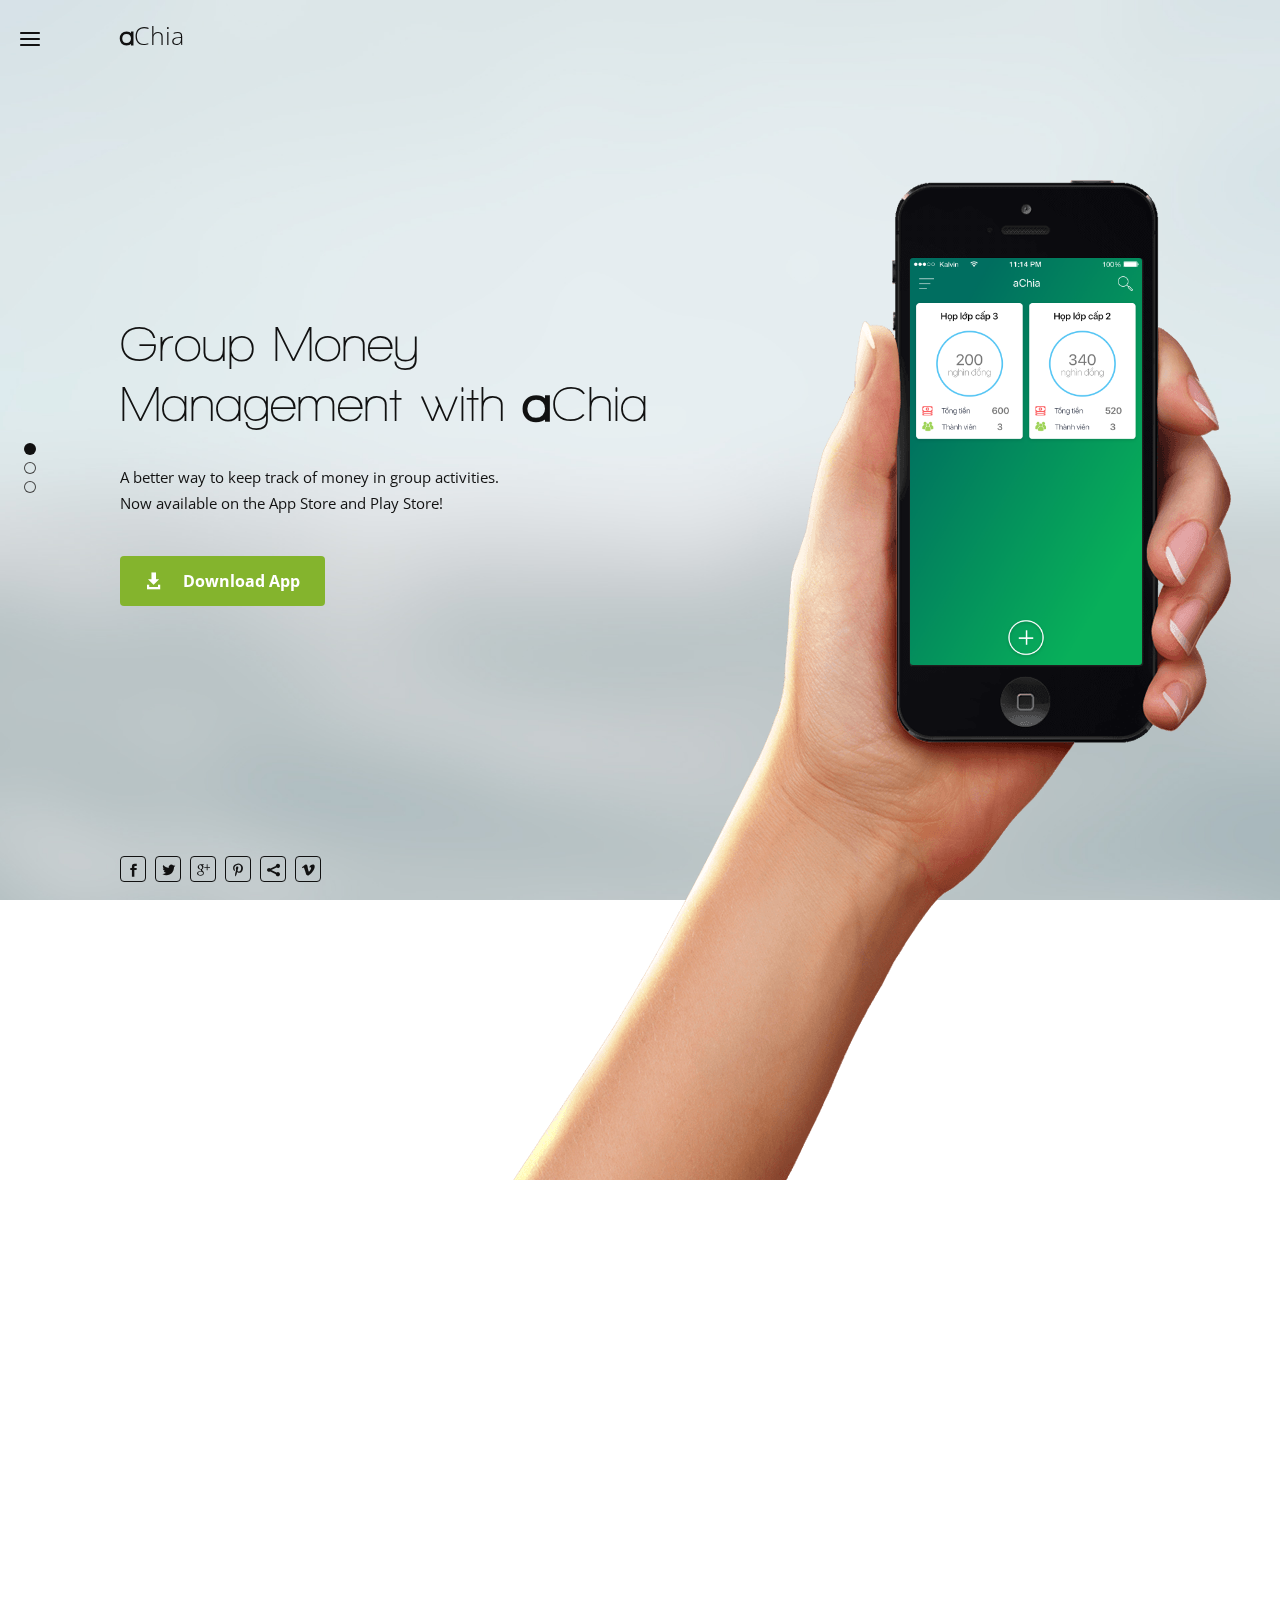
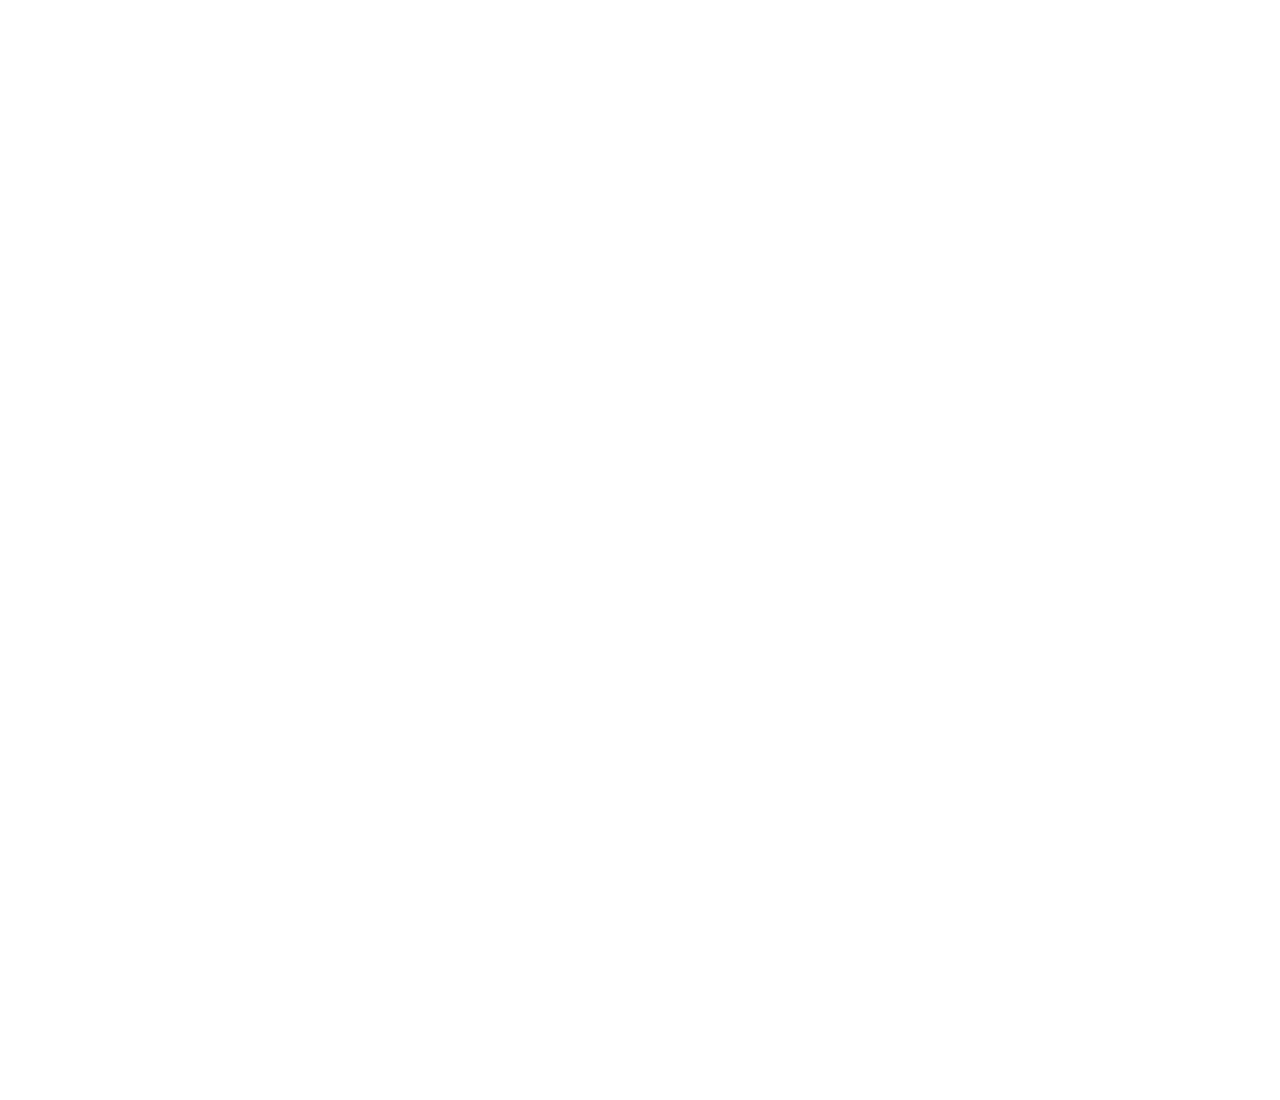
==== commit 84ad7a33: "add qr code" ====
--- a/index.html
+++ b/index.html
@@ -88,7 +88,10 @@
                     <!-- SECTION HOME CONTENT -->
                     <h1>Group Money Management with <strong>a</strong>Chia</h1>
                     <p>A better way to keep track of money in group activities.
-                        <br> Now available on the App Store and Play Store!</p> <a href="#Download" class="simple-button"><span class="icon flaticon-download7"></span>Download App</a>                    </div>
+                        <br> Now available on the App Store and Play Store!</p>
+                    <a href="#Download" class="simple-button"><span class="icon flaticon-download7"></span>Download App</a>
+
+                </div>
                 <!-- END SECTION HOME CONTENT -->
             </div>
         </div>
@@ -159,6 +162,7 @@
         <script src="js/jquery.fullPage.js"></script>
         <script src="js/cbpFWTabs.js"></script>
         <script src="js/jquery.sidr.min.js"></script>
+        <script src="js/jquery.qrcode.min.js"></script>
         <script src="js/scripts.js"></script>
         <!--<script type="text/javascript" src="js/video.js"></script> -->
 
--- a/css/style.css
+++ b/css/style.css
@@ -1041,3 +1041,12 @@
   background: #fff;
   color: #111;
 }
+
+.openapp-btn {
+  margin-top: 20px;
+  background-color: #84b42d;
+  border-radius: 4px;
+  border: 1px solid #fff;
+  padding: 5px;
+  color: white;
+}
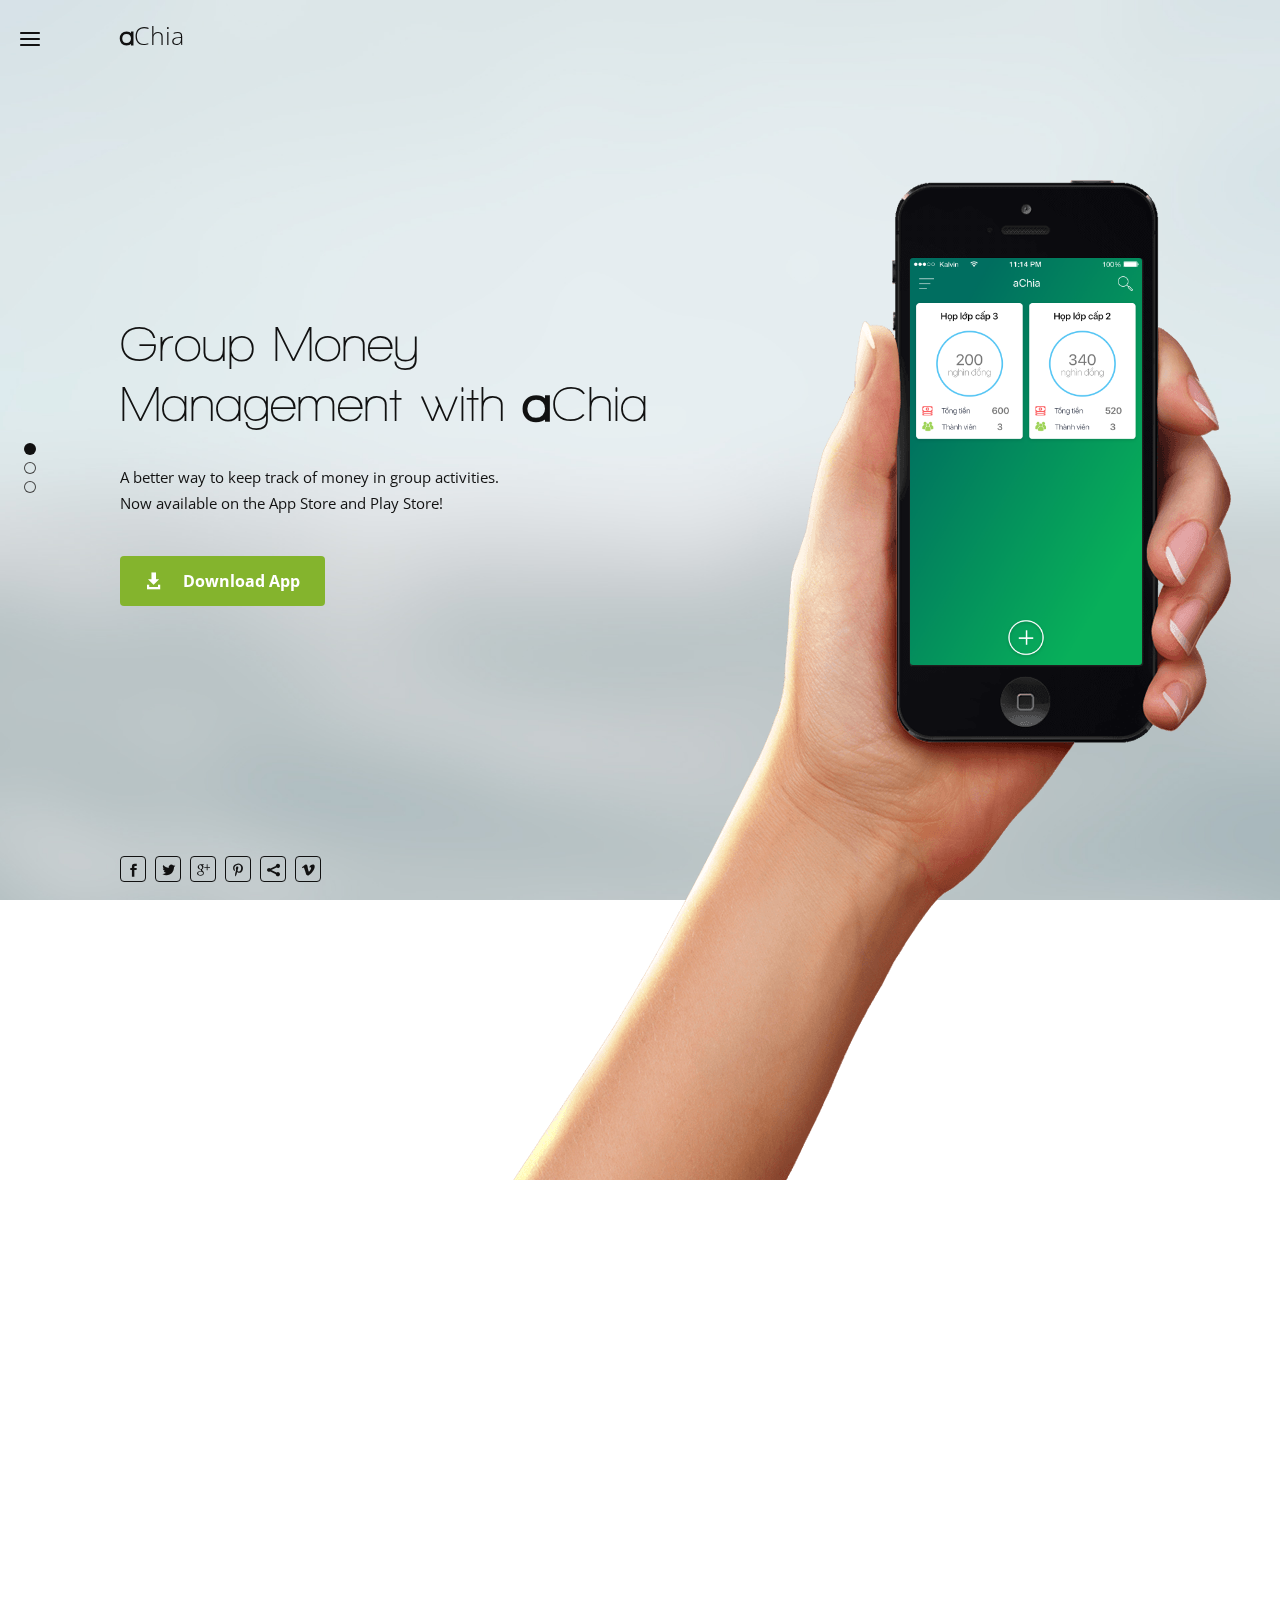
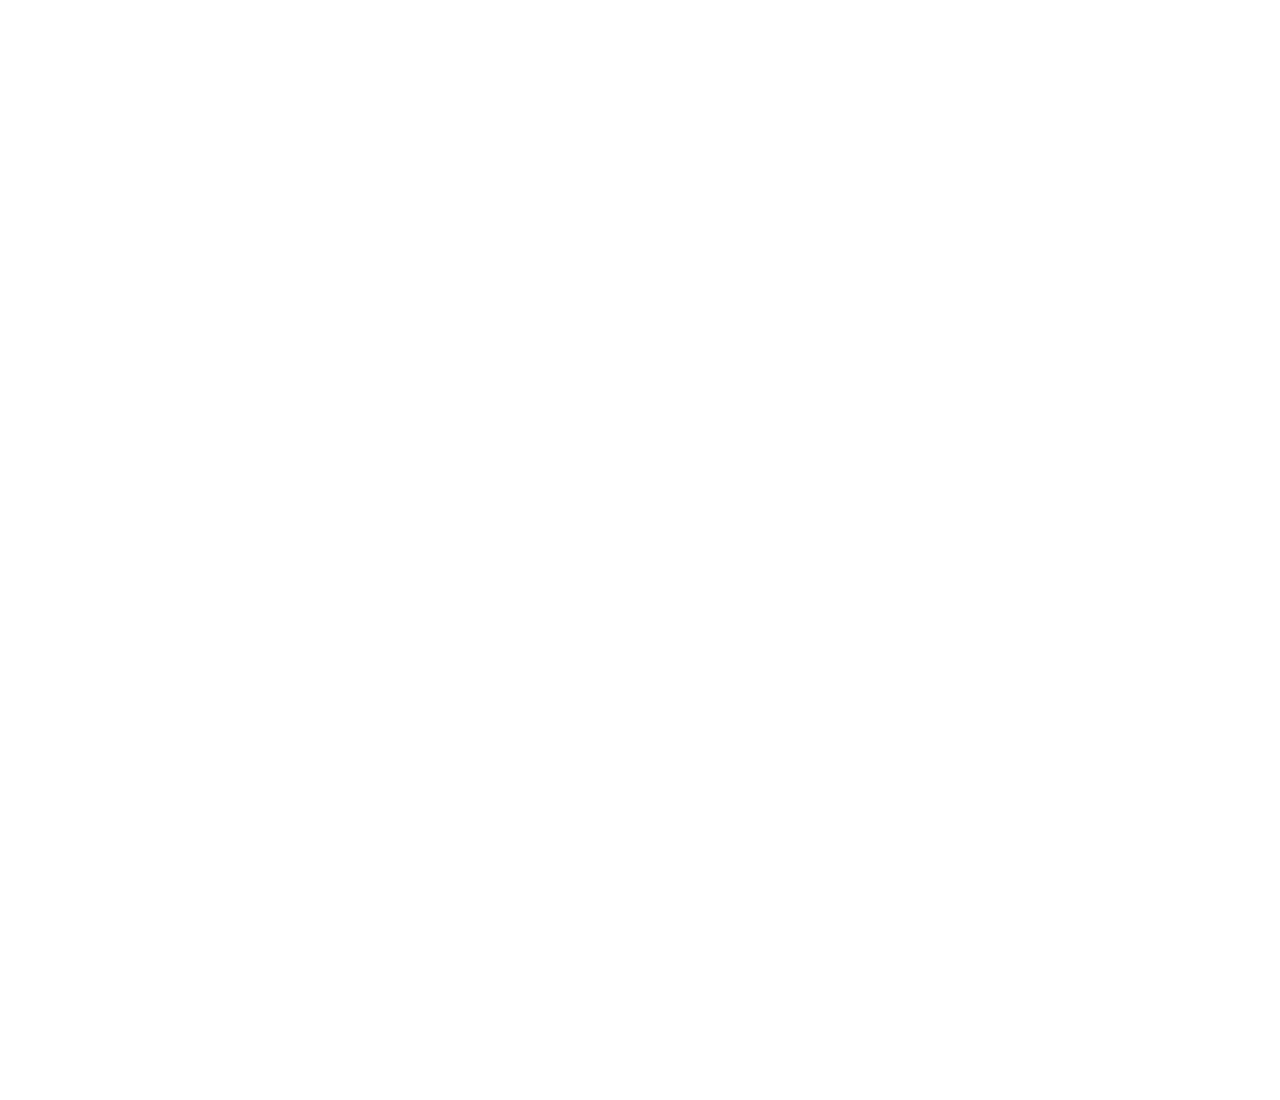
==== commit 8bb00608: "fix bug canvas" ====
--- a/index.html
+++ b/index.html
@@ -106,14 +106,14 @@
                     <p>The main feature of aChia app is to devide fairly money for members in group activies, make sure that
                         they only have to pay what they spent</p>
                     <ul class="features">
-                        <li><a class="tooltip" href="#"><span class="icon flaticon-desktop1"></span> Clean Design & UX<span class="tooltip-content"><span class="tooltip-text"><span class="tooltip-inner"><span class="icon flaticon-desktop1"></span>Lorem ipsum dolor sit amet, consectetur adipisicing elitr eiciendis autem aperiam.</span></span></span></a>                            </li>
-                        <li><a class="tooltip" href="#"><span class="icon flaticon-small62"></span> Made for Group<span class="tooltip-content"><span class="tooltip-text"><span class="tooltip-inner"><span class="icon flaticon-small62"></span>Lorem ipsum dolor sit amet, consectetur adipisicing elitr eiciendis autem aperiam.</span></span></span></a>                            </li>
-                        <li><a class="tooltip" href="#"><span class="icon flaticon-adjust3"></span> Offline Support<span class="tooltip-content"><span class="tooltip-text"><span class="tooltip-inner"><span class="icon flaticon-adjust3"></span>Lorem ipsum dolor sit amet, consectetur adipisicing elitr eiciendis autem aperiam.</span></span></span></a>                            </li>
+                        <li><a class="tooltip" href="#"><span class="icon flaticon-desktop1"></span> Clean Design & UX<span class="tooltip-content"><span class="tooltip-text"><span class="tooltip-inner"><span class="icon flaticon-desktop1"></span>aChia app is shipped with trending design.</span></span></span></a>                            </li>
+                        <li><a class="tooltip" href="#"><span class="icon flaticon-small62"></span> Made for Group<span class="tooltip-content"><span class="tooltip-text"><span class="tooltip-inner"><span class="icon flaticon-small62"></span>Accurately calculate money for each member.</span></span></span></a>                            </li>
+                        <li><a class="tooltip" href="#"><span class="icon flaticon-adjust3"></span> Offline Support<span class="tooltip-content"><span class="tooltip-text"><span class="tooltip-inner"><span class="icon flaticon-adjust3"></span>Work even when users have no internet connection.</span></span></span></a>                            </li>
                     </ul>
                     <ul class="features">
-                        <li><a class="tooltip" href="#"><span class="icon flaticon-interface19"></span> Well Documented<span class="tooltip-content"><span class="tooltip-text"><span class="tooltip-inner"><span class="icon flaticon-interface19"></span>Lorem ipsum dolor sit amet, consectetur adipisicing elitr eiciendis autem aperiam.</span></span></span></a>                            </li>
-                        <li><a class="tooltip" href="#"><span class="icon flaticon-outlined3"></span> Instant Calculate<span class="tooltip-content"><span class="tooltip-text"><span class="tooltip-inner"><span class="icon flaticon-outlined3"></span>Lorem ipsum dolor sit amet, consectetur adipisicing elitr eiciendis autem aperiam.</span></span></span></a>                            </li>
-                        <li><a class="tooltip" href="#"><span class="icon flaticon-lightbulb"></span> Share & Invite<span class="tooltip-content"><span class="tooltip-text"><span class="tooltip-inner"><span class="icon flaticon-lightbulb"></span>Lorem ipsum dolor sit amet, consectetur adipisicing elitr eiciendis autem aperiam.</span></span></span></a>                            </li>
+                        <li><a class="tooltip" href="#"><span class="icon flaticon-interface19"></span> Well Documented<span class="tooltip-content"><span class="tooltip-text"><span class="tooltip-inner"><span class="icon flaticon-interface19"></span>Easy-to-read Report at the end of the trip.</span></span></span></a>                            </li>
+                        <li><a class="tooltip" href="#"><span class="icon flaticon-outlined3"></span> Instant Calculate<span class="tooltip-content"><span class="tooltip-text"><span class="tooltip-inner"><span class="icon flaticon-outlined3"></span>Or even right after a record is added.</span></span></span></a>                            </li>
+                        <li><a class="tooltip" href="#"><span class="icon flaticon-lightbulb"></span> Share & Invite<span class="tooltip-content"><span class="tooltip-text"><span class="tooltip-inner"><span class="icon flaticon-lightbulb"></span>Easily create, invite and share your group activies.</span></span></span></a>                            </li>
                     </ul>
                     <!-- END SECTION FEATURES CONTENT -->
                 </div>
